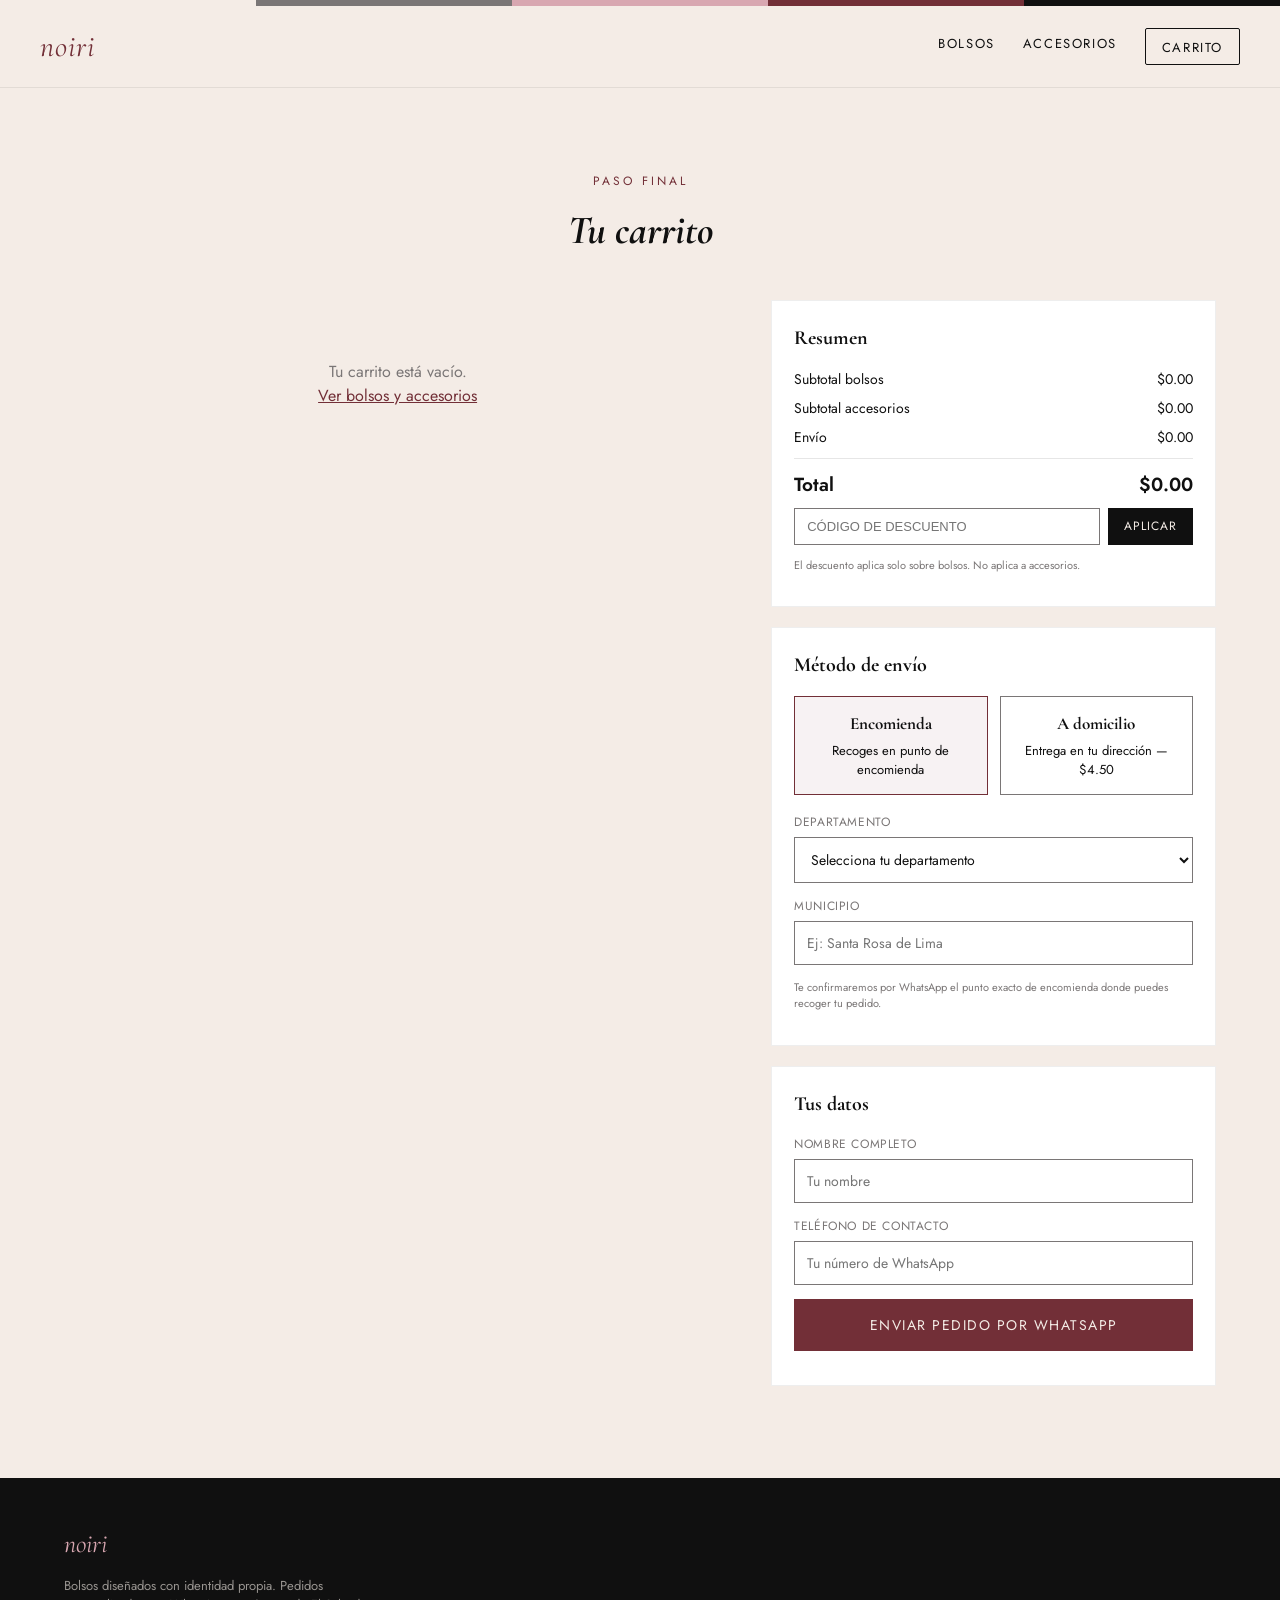
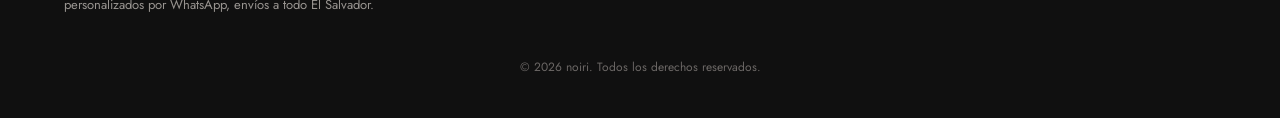
==== carrito.html @ 3b1f9d17 "Add files via upload" ====
<!DOCTYPE html>
<html lang="es">
<head>
<meta charset="UTF-8">
<meta name="viewport" content="width=device-width, initial-scale=1.0">
<title>Tu carrito — noiri</title>
<link rel="preconnect" href="https://fonts.googleapis.com">
<link href="https://fonts.googleapis.com/css2?family=Cormorant+Garamond:ital,wght@0,500;0,600;1,500;1,600&family=Jost:wght@400;500;600&display=swap" rel="stylesheet">
<link rel="stylesheet" href="css/style.css">
</head>
<body>

<div class="cinta-noiri"><span class="c1"></span><span class="c2"></span><span class="c3"></span><span class="c4"></span><span class="c5"></span></div>

<header class="encabezado">
  <div class="envoltorio encabezado-fila" id="encabezadoFila">
    <a href="index.html" class="logo">noiri</a>
    <nav class="nav-principal">
      <a href="index.html#bolsos">Bolsos</a>
      <a href="index.html#accesorios">Accesorios</a>
      <a href="carrito.html" class="icono-carrito">
        Carrito <span class="badge-carrito" data-cart-badge>0</span>
      </a>
    </nav>
    <button class="btn-menu-movil" id="btnMenuMovil" aria-label="Abrir menú">☰</button>
  </div>
</header>

<section class="seccion">
  <div class="envoltorio">
    <div class="seccion-encabezado">
      <p class="seccion-eyebrow">Paso final</p>
      <h2 class="seccion-titulo">Tu carrito</h2>
    </div>

    <div class="carrito-layout">

      <!-- ============ COLUMNA IZQUIERDA: PRODUCTOS ============ -->
      <div>
        <div class="carrito-lista" id="listaCarrito"></div>
      </div>

      <!-- ============ COLUMNA DERECHA: RESUMEN + ENVÍO ============ -->
      <div>

        <div class="bloque">
          <h3>Resumen</h3>
          <div class="fila-total"><span>Subtotal bolsos</span><span id="subtotalBolsos">$0.00</span></div>
          <div class="fila-total" id="filaDescuento" style="display:none;">
            <span>Descuento (<span id="codigoAplicadoTexto"></span>)</span>
            <span class="valor-descuento" id="valorDescuento">-$0.00</span>
          </div>
          <div class="fila-total"><span>Subtotal accesorios</span><span id="subtotalAccesorios">$0.00</span></div>
          <div class="fila-total"><span>Envío</span><span id="costoEnvioResumen">$0.00</span></div>
          <div class="fila-total grande"><span>Total</span><span id="totalFinal">$0.00</span></div>

          <div class="grupo-descuento">
            <input type="text" id="inputDescuento" placeholder="Código de descuento">
            <button type="button" id="btnAplicarDescuento">Aplicar</button>
          </div>
          <p class="msg-descuento" id="msgDescuento"></p>
          <p class="nota-descuento">El descuento aplica solo sobre bolsos. No aplica a accesorios.</p>
        </div>

        <div class="bloque">
          <h3>Método de envío</h3>
          <div class="metodos-envio">
            <div class="metodo-envio activo" data-metodo="encomienda">
              <strong>Encomienda</strong>
              Recoges en punto de encomienda
            </div>
            <div class="metodo-envio" data-metodo="domicilio">
              <strong>A domicilio</strong>
              Entrega en tu dirección — $4.50
            </div>
          </div>

          <!-- Campos ENCOMIENDA -->
          <div class="campos-envio visible" id="camposEncomienda">
            <div class="campo">
              <label>Departamento</label>
              <select id="encomiendaDepartamento">
                <option value="">Selecciona tu departamento</option>
              </select>
            </div>
            <div class="campo">
              <label>Municipio</label>
              <input type="text" id="encomiendaMunicipio" placeholder="Ej: Santa Rosa de Lima">
            </div>
            <p class="nota-descuento">Te confirmaremos por WhatsApp el punto exacto de encomienda donde puedes recoger tu pedido.</p>
          </div>

          <!-- Campos DOMICILIO -->
          <div class="campos-envio" id="camposDomicilio">
            <div class="campo">
              <label>Departamento</label>
              <select id="domicilioDepartamento">
                <option value="">Selecciona tu departamento</option>
              </select>
            </div>
            <div class="campo">
              <label>Municipio</label>
              <input type="text" id="domicilioMunicipio" placeholder="Ej: San Miguel">
            </div>
            <div class="campo">
              <label>Dirección exacta</label>
              <textarea id="domicilioDireccion" placeholder="Colonia, urbanización o residencial, número de casa, punto de referencia dentro de la zona"></textarea>
            </div>
            <div class="campo">
              <label>Punto de referencia</label>
              <input type="text" id="domicilioReferencia" placeholder="Ej: frente a la iglesia, casa de portón negro">
            </div>
            <div class="campo">
              <label>Teléfono para la entrega</label>
              <input type="tel" id="domicilioTelefono" placeholder="Número donde te puede contactar el motorista">
            </div>
          </div>
        </div>

        <div class="bloque">
          <h3>Tus datos</h3>
          <div class="campo">
            <label>Nombre completo</label>
            <input type="text" id="clienteNombre" placeholder="Tu nombre">
          </div>
          <div class="campo">
            <label>Teléfono de contacto</label>
            <input type="tel" id="clienteTelefono" placeholder="Tu número de WhatsApp">
          </div>

          <button class="btn-whatsapp" id="btnEnviarPedido">Enviar pedido por WhatsApp</button>
          <p class="aviso-form" id="avisoForm"></p>
        </div>

      </div>
    </div>
  </div>
</section>

<footer>
  <div class="envoltorio footer-fila">
    <div>
      <div class="footer-logo">noiri</div>
      <p>Bolsos diseñados con identidad propia. Pedidos personalizados por WhatsApp, envíos a todo El Salvador.</p>
    </div>
  </div>
  <p class="footer-copy">© <span id="anio"></span> noiri. Todos los derechos reservados.</p>
</footer>

<script src="js/products.js"></script>
<script src="js/common.js"></script>
<script src="js/carrito.js"></script>
<script>document.getElementById("anio").textContent = new Date().getFullYear();</script>
</body>
</html>
---- css/style.css ----
/* ==========================================================================
   NOIRI — Identidad visual
   Beige base · Gris equilibrador · Rosado femenino · Vino con carácter
   · Negro estructura
   ========================================================================== */

:root {
  --beige: #F4ECE6;
  --gris: #7A7676;
  --rosado: #D8A7B1;
  --vino: #722F37;
  --negro: #101010;

  --radio: 2px;
  --transicion: 0.35s ease;
  --font-display: "Cormorant Garamond", Georgia, serif;
  --font-body: "Jost", "Helvetica Neue", Arial, sans-serif;
}

* { box-sizing: border-box; }
html { scroll-behavior: smooth; }

body {
  margin: 0;
  background: var(--beige);
  color: var(--negro);
  font-family: var(--font-body);
  font-size: 16px;
  line-height: 1.5;
  -webkit-font-smoothing: antialiased;
}

img { max-width: 100%; display: block; }
a { color: inherit; text-decoration: none; }
button { font-family: inherit; cursor: pointer; }

/* -------------------- La "cinta" — elemento firma de la marca --------------------
   Franja delgada con los 5 colores oficiales. Actúa como el "sello" de noiri
   y reaparece como separador entre secciones en vez de una línea genérica. */
.cinta-noiri {
  height: 6px;
  width: 100%;
  display: flex;
}
.cinta-noiri span { flex: 1; }
.cinta-noiri .c1 { background: var(--beige); }
.cinta-noiri .c2 { background: var(--gris); }
.cinta-noiri .c3 { background: var(--rosado); }
.cinta-noiri .c4 { background: var(--vino); }
.cinta-noiri .c5 { background: var(--negro); }

.envoltorio {
  max-width: 1200px;
  margin: 0 auto;
  padding: 0 24px;
}

/* -------------------- Encabezado -------------------- */
.encabezado {
  position: sticky;
  top: 0;
  z-index: 40;
  background: var(--beige);
  border-bottom: 1px solid rgba(16,16,16,0.08);
}
.encabezado-fila {
  display: flex;
  align-items: center;
  justify-content: space-between;
  padding: 18px 0;
}
.logo {
  font-family: var(--font-display);
  font-style: italic;
  font-size: 30px;
  letter-spacing: 1px;
  color: var(--vino);
}
.nav-principal {
  display: flex;
  gap: 28px;
  align-items: center;
}
.nav-principal a {
  font-size: 13px;
  letter-spacing: 1.6px;
  text-transform: uppercase;
  color: var(--negro);
  position: relative;
  padding-bottom: 6px;
}
.nav-principal a::after {
  content: "";
  position: absolute;
  left: 0; right: 0; bottom: 0;
  height: 1px;
  background: var(--vino);
  transform: scaleX(0);
  transition: transform var(--transicion);
}
.nav-principal a:hover::after { transform: scaleX(1); }

.icono-carrito {
  position: relative;
  display: inline-flex;
  align-items: center;
  gap: 6px;
  font-size: 13px;
  letter-spacing: 1.4px;
  text-transform: uppercase;
  border: 1px solid var(--negro);
  padding: 9px 16px;
  border-radius: var(--radio);
  transition: background var(--transicion), color var(--transicion);
}
.icono-carrito:hover { background: var(--negro); color: var(--beige); }
.badge-carrito {
  display: none;
  align-items: center;
  justify-content: center;
  min-width: 18px;
  height: 18px;
  border-radius: 50%;
  background: var(--vino);
  color: var(--beige);
  font-size: 11px;
  padding: 0 4px;
}

.btn-menu-movil {
  display: none;
  background: none;
  border: none;
  font-size: 26px;
  color: var(--negro);
}

/* -------------------- Héroe -------------------- */
.hero {
  position: relative;
  min-height: 78vh;
  display: flex;
  align-items: center;
  justify-content: center;
  text-align: center;
  background: linear-gradient(180deg, rgba(16,16,16,0.08), rgba(16,16,16,0.35)),
              var(--negro) url("../images/hero.webp") center/cover no-repeat;
}
.hero-contenido { color: var(--beige); padding: 0 20px; }
.hero-eyebrow {
  font-size: 12px;
  letter-spacing: 3px;
  text-transform: uppercase;
  color: var(--rosado);
  margin-bottom: 18px;
}
.hero h1 {
  font-family: var(--font-display);
  font-style: italic;
  font-weight: 500;
  font-size: clamp(48px, 9vw, 96px);
  margin: 0 0 18px;
  letter-spacing: 1px;
}
.hero p {
  max-width: 480px;
  margin: 0 auto 28px;
  font-size: 15px;
  color: rgba(244,236,230,0.85);
}
.btn-vino {
  display: inline-block;
  background: var(--vino);
  color: var(--beige);
  border: 1px solid var(--vino);
  padding: 14px 30px;
  font-size: 13px;
  letter-spacing: 2px;
  text-transform: uppercase;
  border-radius: var(--radio);
  transition: background var(--transicion), color var(--transicion);
}
.btn-vino:hover { background: transparent; color: var(--beige); border-color: var(--beige); }

/* -------------------- Secciones -------------------- */
.seccion { padding: 72px 0; }
.seccion-encabezado { text-align: center; margin-bottom: 40px; }
.seccion-eyebrow {
  font-size: 12px;
  letter-spacing: 3px;
  text-transform: uppercase;
  color: var(--vino);
  margin-bottom: 10px;
}
.seccion-titulo {
  font-family: var(--font-display);
  font-style: italic;
  font-size: 40px;
  margin: 0;
  color: var(--negro);
}
.seccion-sub {
  color: var(--gris);
  font-size: 14px;
  margin-top: 10px;
}

/* -------------------- Filtros -------------------- */
.filtros {
  display: flex;
  flex-wrap: wrap;
  gap: 10px;
  justify-content: center;
  margin-bottom: 40px;
}
.chip {
  font-size: 12px;
  letter-spacing: 1px;
  text-transform: uppercase;
  padding: 9px 18px;
  border: 1px solid var(--gris);
  border-radius: 20px;
  background: transparent;
  color: var(--negro);
  transition: all var(--transicion);
}
.chip:hover { border-color: var(--vino); }
.chip.activo {
  background: var(--negro);
  border-color: var(--negro);
  color: var(--beige);
}
.filtros-fila { display: flex; flex-direction: column; gap: 14px; align-items: center; }

/* -------------------- Grilla de productos -------------------- */
.grilla-productos {
  display: grid;
  grid-template-columns: repeat(auto-fill, minmax(230px, 1fr));
  gap: 28px;
}
.tarjeta-producto {
  background: #fff;
  border: 1px solid rgba(16,16,16,0.07);
  overflow: hidden;
  transition: box-shadow var(--transicion);
}
.tarjeta-producto:hover { box-shadow: 0 14px 30px rgba(16,16,16,0.12); }

.foto-producto {
  position: relative;
  aspect-ratio: 3 / 4;
  overflow: hidden;
  background: var(--beige);
  cursor: pointer;
}
.foto-producto img {
  position: absolute;
  inset: 0;
  width: 100%; height: 100%;
  object-fit: cover;
  transition: opacity var(--transicion);
}
.foto-producto img.foto-atras { opacity: 0; }
.foto-producto:hover img.foto-frente { opacity: 0; }
.foto-producto:hover img.foto-atras { opacity: 1; }

.etiqueta-vendido {
  position: absolute;
  top: 10px; left: 10px;
  background: var(--vino);
  color: var(--beige);
  font-size: 10px;
  letter-spacing: 1.5px;
  text-transform: uppercase;
  padding: 5px 10px;
  z-index: 2;
}

.info-producto { padding: 16px 16px 18px; }
.info-producto .categoria {
  font-size: 11px;
  letter-spacing: 1.4px;
  text-transform: uppercase;
  color: var(--gris);
}
.info-producto h3 {
  font-family: var(--font-display);
  font-size: 21px;
  margin: 6px 0 4px;
  font-weight: 600;
}
.info-producto .tamano-precio {
  display: flex;
  justify-content: space-between;
  align-items: baseline;
  margin-bottom: 14px;
}
.info-producto .tamano-precio .precio {
  font-size: 18px;
  color: var(--vino);
  font-weight: 600;
}
.info-producto .tamano-precio .tamano { font-size: 12px; color: var(--gris); }

.btn-agregar {
  width: 100%;
  border: 1px solid var(--negro);
  background: transparent;
  color: var(--negro);
  padding: 10px 0;
  font-size: 12px;
  letter-spacing: 1.6px;
  text-transform: uppercase;
  transition: background var(--transicion), color var(--transicion);
}
.btn-agregar:hover { background: var(--negro); color: var(--beige); }
.btn-agregar.agregado { background: var(--vino); color: var(--beige); border-color: var(--vino); }

/* -------------------- Modal galería (4 fotos) -------------------- */
.modal-fondo {
  display: none;
  position: fixed; inset: 0;
  background: rgba(16,16,16,0.75);
  z-index: 100;
  align-items: center;
  justify-content: center;
  padding: 20px;
}
.modal-fondo.abierto { display: flex; }
.modal-galeria {
  background: var(--beige);
  max-width: 880px;
  width: 100%;
  max-height: 90vh;
  overflow-y: auto;
  padding: 26px;
  position: relative;
}
.modal-cerrar {
  position: absolute;
  top: 14px; right: 18px;
  background: none; border: none;
  font-size: 26px;
  color: var(--negro);
  line-height: 1;
}
.modal-titulo { font-family: var(--font-display); font-size: 26px; margin: 0 0 16px; }
.modal-grid-fotos {
  display: grid;
  grid-template-columns: repeat(4, 1fr);
  gap: 12px;
  margin-bottom: 20px;
}
.modal-grid-fotos figure { margin: 0; }
.modal-grid-fotos img { aspect-ratio: 3/4; object-fit: cover; }
.modal-grid-fotos figcaption {
  text-align: center;
  font-size: 11px;
  letter-spacing: 1px;
  text-transform: uppercase;
  color: var(--gris);
  margin-top: 6px;
}

/* -------------------- Footer -------------------- */
footer { background: var(--negro); color: var(--beige); padding: 46px 0 30px; }
.footer-fila { display: flex; justify-content: space-between; flex-wrap: wrap; gap: 24px; }
.footer-logo { font-family: var(--font-display); font-style: italic; font-size: 26px; color: var(--rosado); }
.footer-fila p { color: rgba(244,236,230,0.6); font-size: 13px; max-width: 320px; }
.footer-copy { text-align: center; margin-top: 30px; font-size: 12px; color: rgba(244,236,230,0.4); }

/* ==========================================================================
   CARRITO Y ENVÍO
   ========================================================================== */
.carrito-layout {
  display: grid;
  grid-template-columns: 1.5fr 1fr;
  gap: 40px;
  align-items: start;
}
.carrito-lista { display: flex; flex-direction: column; gap: 16px; }
.carrito-vacio { text-align: center; padding: 60px 20px; color: var(--gris); }
.carrito-vacio a { color: var(--vino); text-decoration: underline; }

.linea-carrito {
  display: grid;
  grid-template-columns: 84px 1fr auto;
  gap: 16px;
  align-items: center;
  background: #fff;
  border: 1px solid rgba(16,16,16,0.07);
  padding: 14px;
}
.linea-carrito img { width: 84px; height: 112px; object-fit: cover; }
.linea-carrito h4 { margin: 0 0 4px; font-family: var(--font-display); font-size: 18px; }
.linea-carrito .meta { font-size: 12px; color: var(--gris); margin-bottom: 8px; }
.linea-carrito .precio-unit { font-size: 13px; color: var(--vino); }

.stepper { display: flex; align-items: center; border: 1px solid var(--gris); width: fit-content; }
.stepper button {
  width: 28px; height: 28px;
  background: none; border: none;
  font-size: 16px; color: var(--negro);
}
.stepper span { width: 30px; text-align: center; font-size: 14px; }

.col-derecha-carrito { display: flex; flex-direction: column; gap: 10px; text-align: right; }
.btn-quitar { border: none; background: none; color: var(--gris); font-size: 12px; text-decoration: underline; }
.subtotal-linea { font-weight: 600; }

.bloque {
  background: #fff;
  border: 1px solid rgba(16,16,16,0.07);
  padding: 22px;
  margin-bottom: 20px;
}
.bloque h3 {
  font-family: var(--font-display);
  font-size: 20px;
  margin: 0 0 16px;
}
.fila-total { display: flex; justify-content: space-between; font-size: 14px; margin-bottom: 8px; color: var(--negro); }
.fila-total.grande { font-size: 19px; font-weight: 600; border-top: 1px solid rgba(16,16,16,0.1); padding-top: 12px; margin-top: 10px; }
.fila-total .valor-descuento { color: var(--vino); }

.grupo-descuento { display: flex; gap: 8px; margin-top: 6px; }
.grupo-descuento input {
  flex: 1;
  padding: 10px 12px;
  border: 1px solid var(--gris);
  font-size: 13px;
  text-transform: uppercase;
}
.grupo-descuento button {
  background: var(--negro);
  color: var(--beige);
  border: none;
  padding: 0 16px;
  font-size: 12px;
  letter-spacing: 1px;
  text-transform: uppercase;
}
.msg-descuento { font-size: 12px; margin-top: 8px; }
.msg-descuento.ok { color: #4b7a4f; }
.msg-descuento.error { color: var(--vino); }
.nota-descuento { font-size: 11px; color: var(--gris); margin-top: 6px; }

.metodos-envio { display: flex; gap: 12px; margin-bottom: 18px; }
.metodo-envio {
  flex: 1;
  border: 1px solid var(--gris);
  padding: 14px 12px;
  text-align: center;
  cursor: pointer;
  font-size: 13px;
}
.metodo-envio strong { display: block; font-family: var(--font-display); font-size: 17px; margin-bottom: 4px; }
.metodo-envio.activo { border-color: var(--vino); background: rgba(114,47,55,0.06); }

.campo { margin-bottom: 14px; }
.campo label { display: block; font-size: 12px; letter-spacing: 0.6px; margin-bottom: 6px; color: var(--gris); text-transform: uppercase; }
.campo input, .campo select, .campo textarea {
  width: 100%;
  padding: 11px 12px;
  border: 1px solid var(--gris);
  font-family: var(--font-body);
  font-size: 14px;
  background: #fff;
  color: var(--negro);
}
.campo textarea { min-height: 70px; resize: vertical; }
.campos-envio { display: none; }
.campos-envio.visible { display: block; }

.btn-whatsapp {
  width: 100%;
  background: #722F37;
  color: var(--beige);
  border: none;
  padding: 16px;
  font-size: 14px;
  letter-spacing: 1.5px;
  text-transform: uppercase;
  display: flex;
  align-items: center;
  justify-content: center;
  gap: 10px;
  transition: opacity var(--transicion);
}
.btn-whatsapp:hover { opacity: 0.88; }
.btn-whatsapp:disabled { background: var(--gris); cursor: not-allowed; }
.aviso-form { font-size: 12px; color: var(--vino); margin-top: 10px; text-align: center; }

/* -------------------- Responsive -------------------- */
@media (max-width: 900px) {
  .carrito-layout { grid-template-columns: 1fr; }
}
@media (max-width: 768px) {
  .nav-principal { display: none; }
  .btn-menu-movil { display: block; }
  .encabezado-fila.menu-abierto .nav-principal {
    display: flex;
    position: absolute;
    top: 100%; left: 0; right: 0;
    background: var(--beige);
    flex-direction: column;
    padding: 20px 24px;
    border-bottom: 1px solid rgba(16,16,16,0.08);
    gap: 18px;
  }
  .modal-grid-fotos { grid-template-columns: repeat(2, 1fr); }
  .linea-carrito { grid-template-columns: 70px 1fr; }
  .col-derecha-carrito { grid-column: 1 / -1; flex-direction: row; justify-content: space-between; align-items: center; text-align: left; }
}
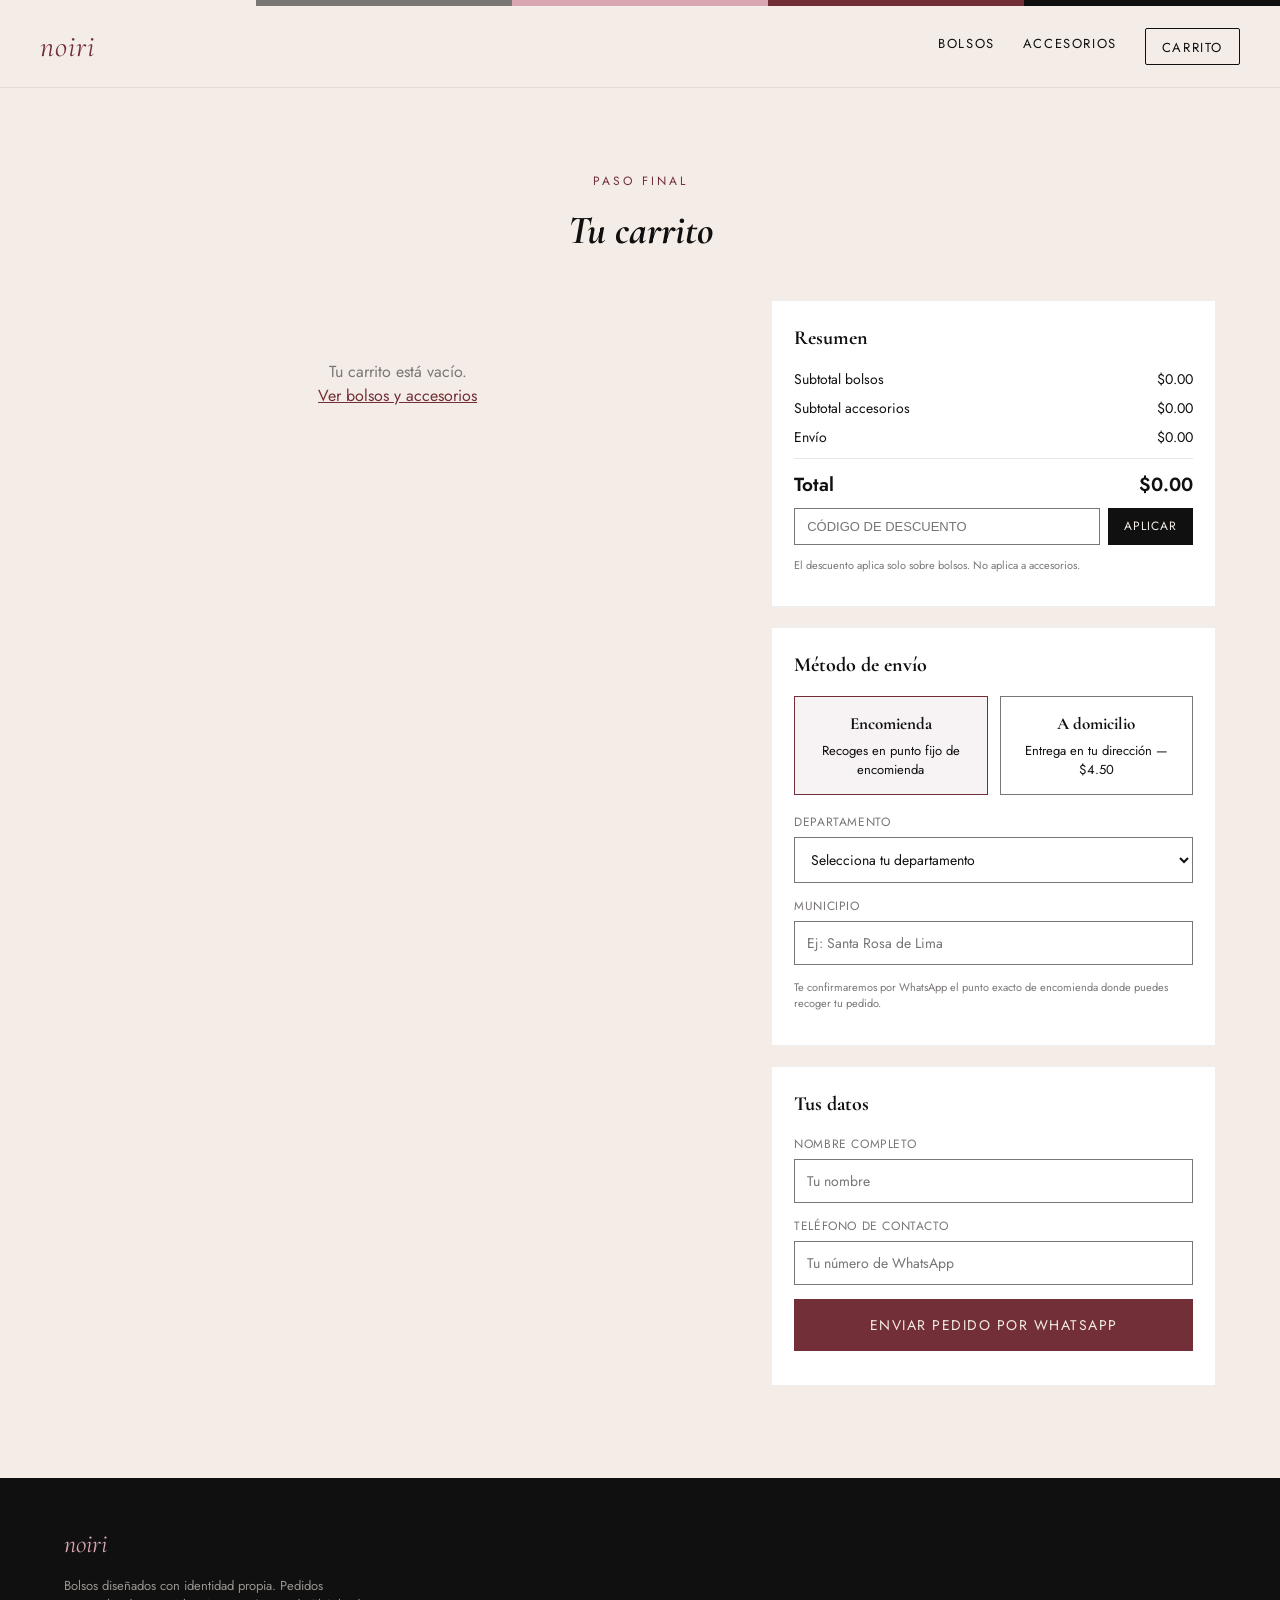
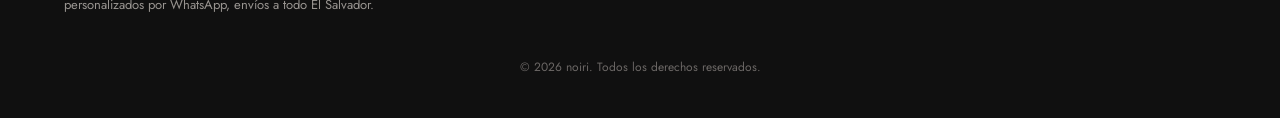
==== commit 4d6bcb5f: "Update carrito.html" ====
--- a/carrito.html
+++ b/carrito.html
@@ -67,7 +67,7 @@
           <div class="metodos-envio">
             <div class="metodo-envio activo" data-metodo="encomienda">
               <strong>Encomienda</strong>
-              Recoges en punto de encomienda
+              Recoges en punto fijo de encomienda
             </div>
             <div class="metodo-envio" data-metodo="domicilio">
               <strong>A domicilio</strong>
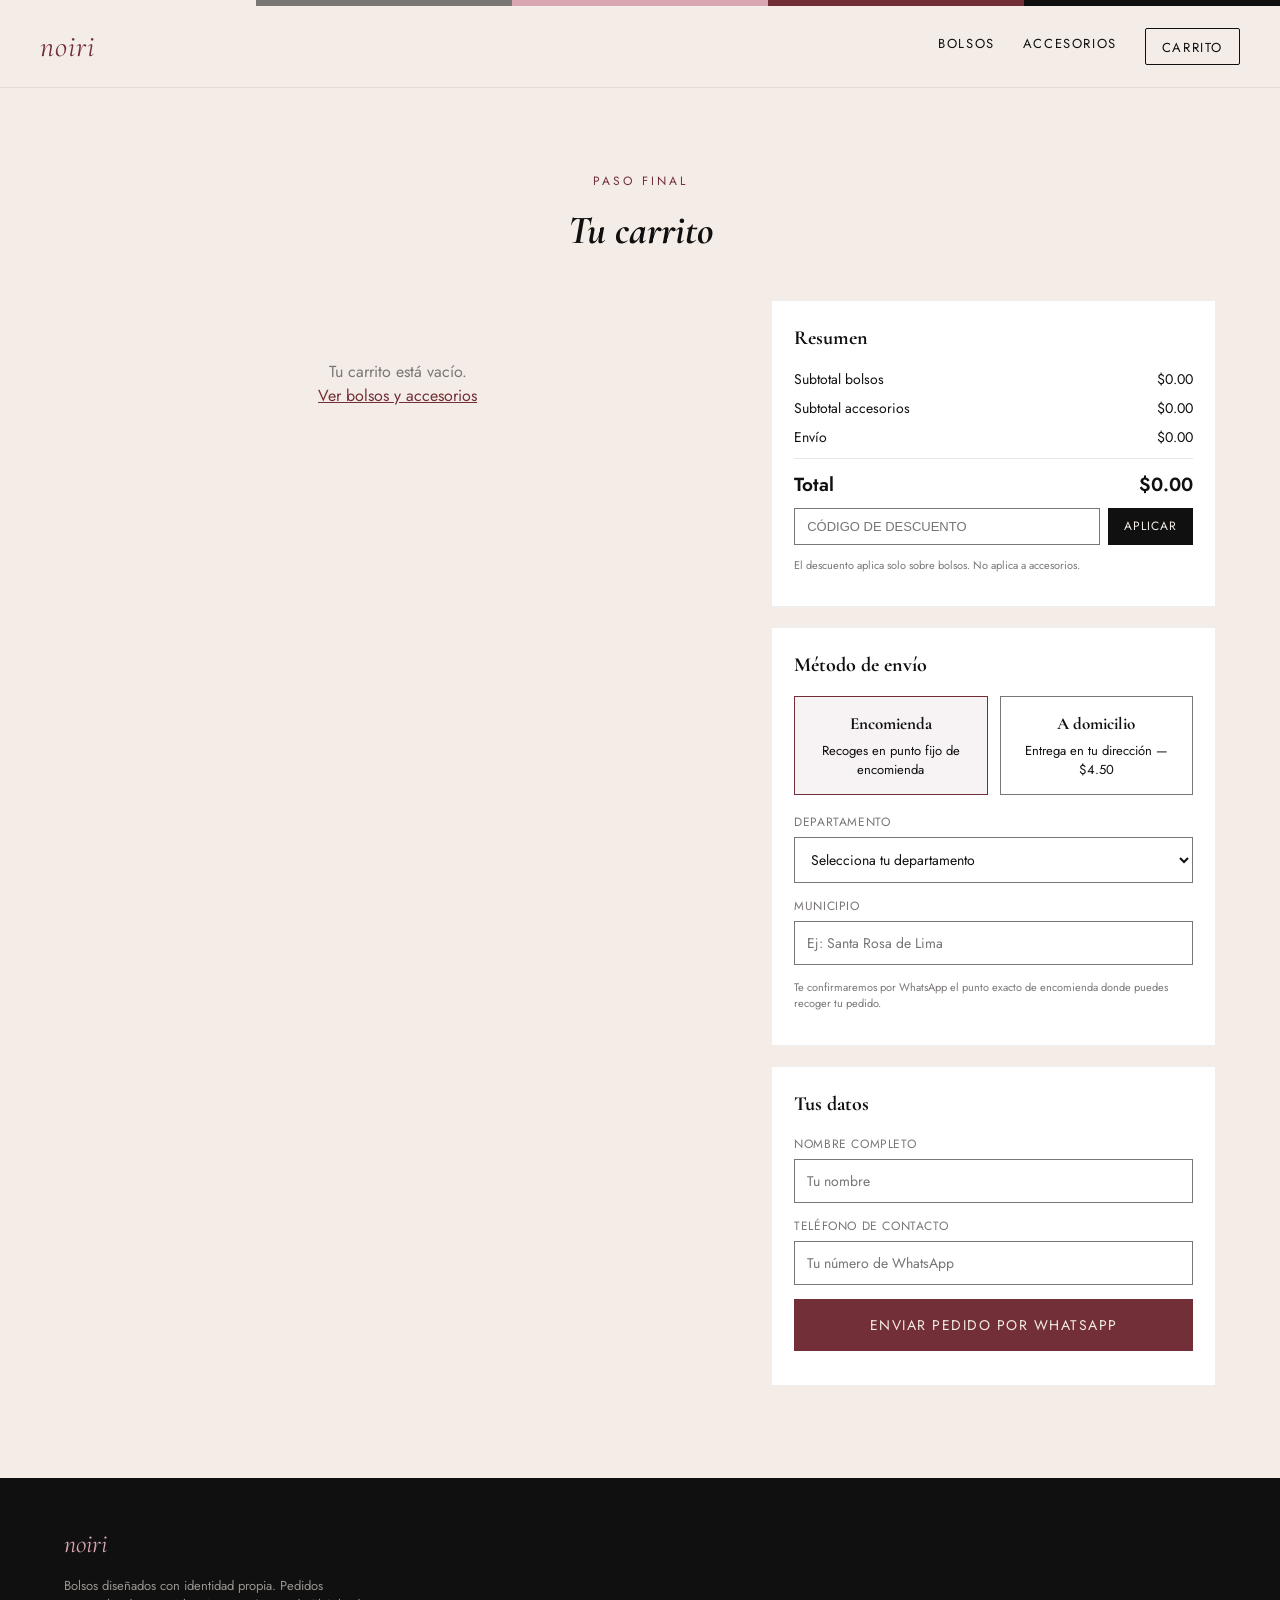
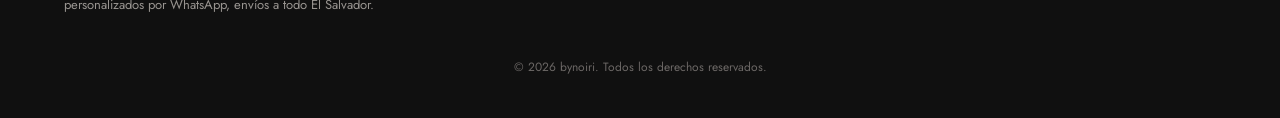
==== commit 377b0b18: "Update carrito.html" ====
--- a/carrito.html
+++ b/carrito.html
@@ -144,7 +144,7 @@
       <p>Bolsos diseñados con identidad propia. Pedidos personalizados por WhatsApp, envíos a todo El Salvador.</p>
     </div>
   </div>
-  <p class="footer-copy">© <span id="anio"></span> noiri. Todos los derechos reservados.</p>
+  <p class="footer-copy">© <span id="anio"></span> bynoiri. Todos los derechos reservados.</p>
 </footer>
 
 <script src="js/products.js"></script>
